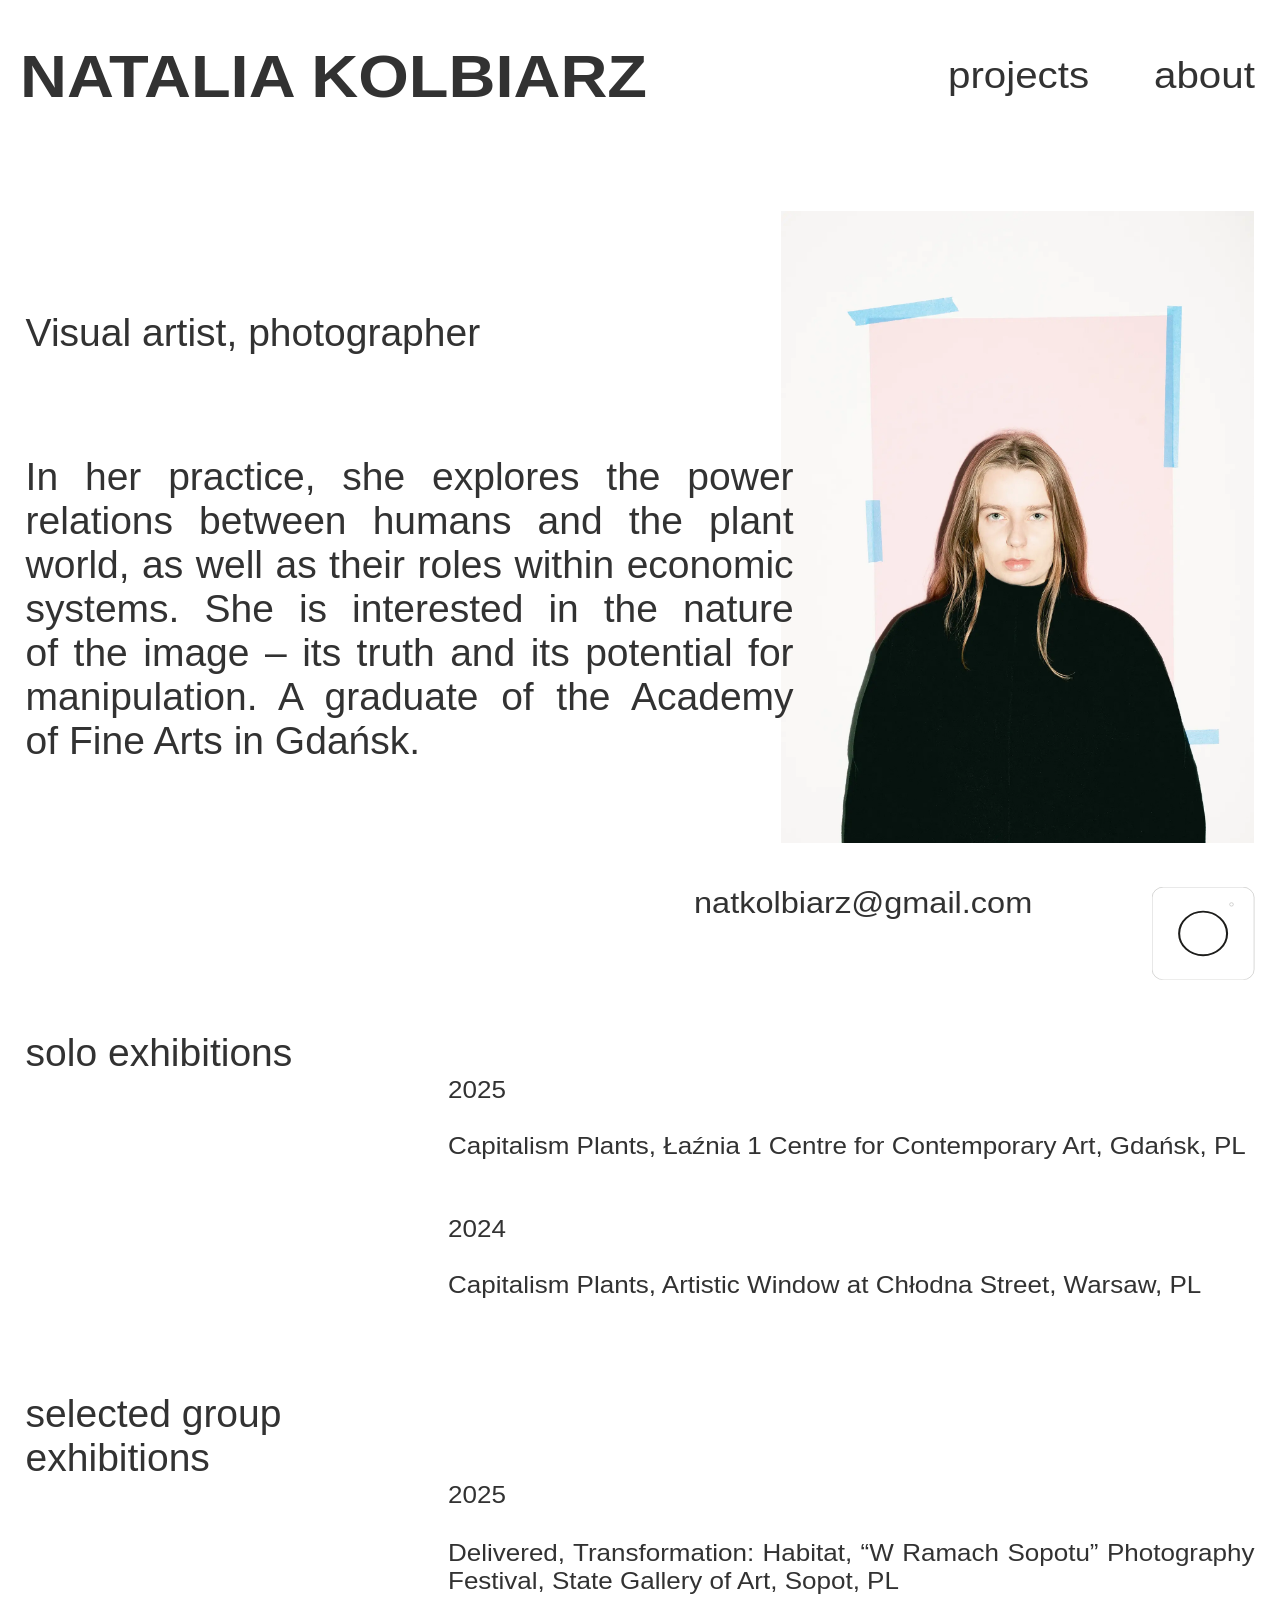
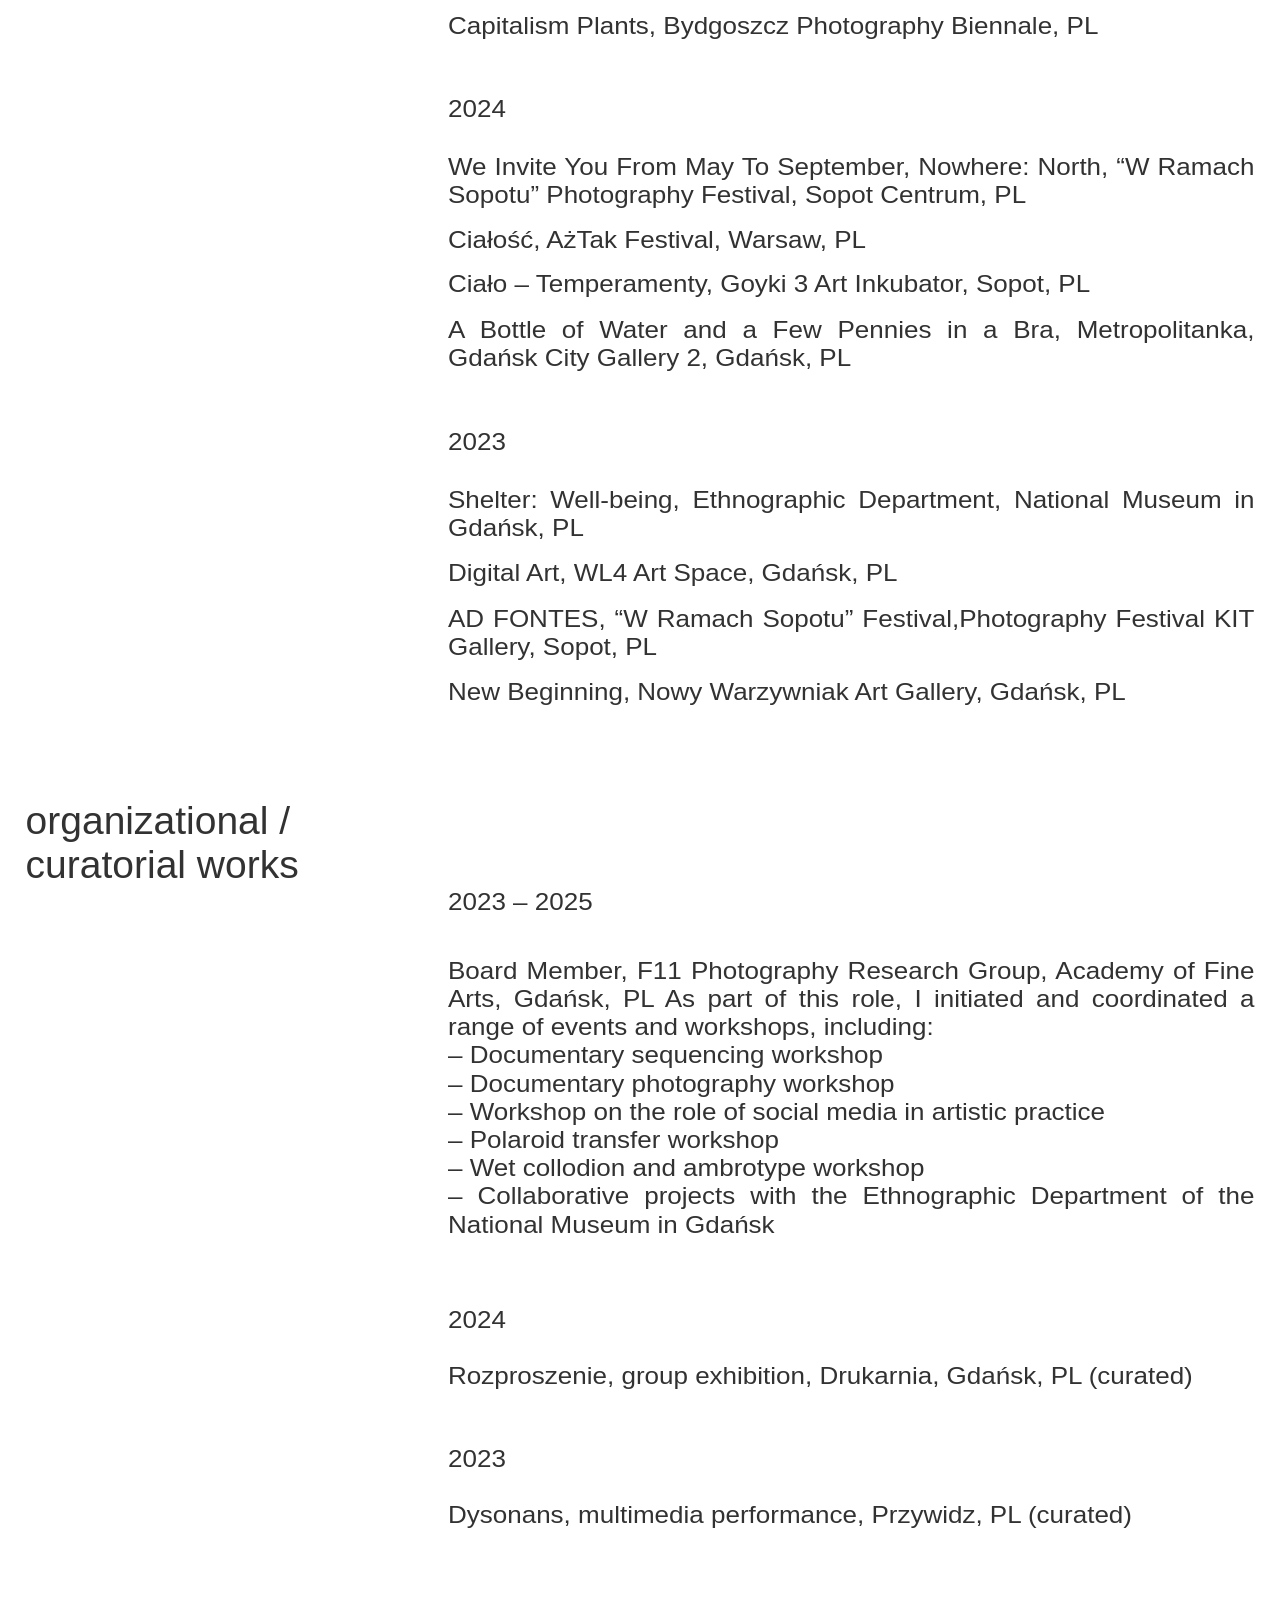
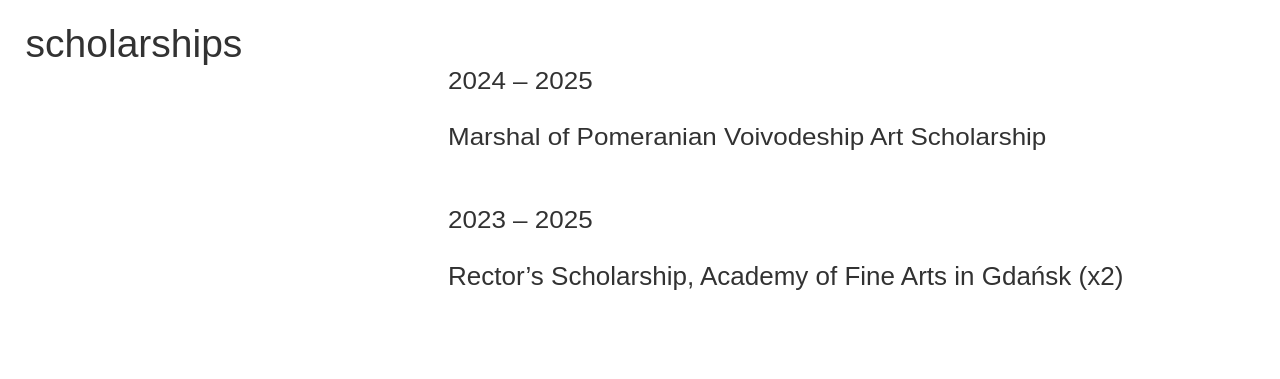
==== about/index.html @ 768d5ea0 "Deploying to main from @ BZazel/Portfolio@4f53cafce241e9584db3761b3d0c68567fcf0dce 🚀" ====
<!DOCTYPE html>
<html lang="en">

<head>
    <meta charset="UTF-8">
    <meta http-equiv="X-UA-Compatible" content="IE=edge">
    <meta name="viewport" content="width=device-width, initial-scale=1.0">
    <meta name="description" content="photographer | visual artist">
    <link rel="icon" type="image/x-icon" href="/assets/logo.jpg">
    <link rel="preload" href="/assets/bf8103417c630e980ef88fa94423579f.woff2">
    <link rel="stylesheet" href="/assets/index.9df8dbc8.css">
    <title>Natalia Kolbiarz - about</title>
    <script src="/assets/main.f8dc1b75.js" defer></script>
</head>

<body>
    <custom-heading></custom-heading>
    <div class="content">
        <div id="about">
            <div class="about-description">
                <p class="about-text">
                    Visual artist, photographer
                </p>
                <p class="about-text full-text">

                    In her practice, she explores the power relations between humans and the plant world, as&nbsp;well
                    as&nbsp;their roles within economic systems. She is&nbsp;interested in&nbsp;the nature of&nbsp;the
                    image – its truth and its potential for manipulation. A&nbsp;graduate of&nbsp;the Academy
                    of&nbsp;Fine Arts in&nbsp;Gdańsk.
                </p>
                <img class="about-photo" src="/assets/about/Natalia Kolbiarz_prof.7761100d.webp" alt="natalia_kolbiarz_about">
            </div>
            <span class="about-contact">

                <a class="about-email" href="mailto:natkolbiarz@gmail.com">natkolbiarz@gmail.com</a>
                <a class="instagram-svg" href="https://www.instagram.com/nataliakolbiarz/"
                    title="https://www.instagram.com/nataliakolbiarz/" target="_blank">
                    <svg width="8vw" height="8vw" xmlns="http://www.w3.org/2000/svg" viewBox="0 0 548.38 548.38">
                        <defs>
                            <style>
                                .cls-1,
                                .cls-2 {
                                    fill: none;
                                    stroke: #1d1d1b;
                                    stroke-miterlimit: 10;
                                }

                                .cls-2 {
                                    stroke-width: 11px;
                                }
                            </style>
                        </defs>
                        <rect class="cls-1" x=".5" y=".5" width="546.38" height="546.38" rx="62.36" ry="62.36" />
                        <circle class="cls-2" cx="273.69" cy="273.7" r="128.33" />
                        <circle class="cls-1" cx="425.74" cy="102.63" r="10.06" />
                    </svg>
                </a>
            </span>


            <section class="exhibitions-section">
                <p class="section-title">solo<br class="hide-lg"> exhibitions</p>
                <div class="exhibitions-details-section">
                    <div class="row">
                        <span class="exhibitions-date">2025</span>
                        <span class="exhibition-name-details">
                            Capitalism Plants, Łaźnia 1 Centre for Contemporary Art, Gdańsk, PL
                        </span>
                    </div>
                    <div class="row">
                        <span class="exhibitions-date">2024</span>
                        <span class="exhibition-name-details">
                            Capitalism Plants, Artistic Window at Chłodna Street, Warsaw, PL
                        </span>
                    </div>
                </div>
            </section>
            <section class="exhibitions-section">
                <p class="section-title">selected<br class="hide-lg"> group <br class="hide-sm"> exhibitions</p>
                <div class="exhibitions-details-section">
                    <div class="row">
                        <span class="exhibitions-date">2025</span>
                        <div class="exhibition-details-list">
                            <span class="exhibition-name-details">
                                Delivered, Transformation: Habitat, “W Ramach Sopotu” Photography Festival, State
                                Gallery of Art, Sopot, PL 
                            </span>
                            <span class="exhibition-name-details">
                                Capitalism Plants, Bydgoszcz Photography Biennale, PL
                            </span>
                        </div>
                    </div>
                    <div class="row">
                        <span class="exhibitions-date">2024</span>
                        <div class="exhibition-details-list">
                            <span class="exhibition-name-details">
                                We Invite You From May To September, Nowhere: North, “W Ramach Sopotu” Photography
                                Festival, Sopot Centrum, PL
                            </span>
                            <span class="exhibition-name-details">
                                Ciałość, AżTak Festival, Warsaw, PL
                            </span>
                            <span class="exhibition-name-details">
                                Ciało – Temperamenty, Goyki 3 Art Inkubator, Sopot, PL
                            </span>
                            <span class="exhibition-name-details">
                                A Bottle of Water and a Few Pennies in a Bra, Metropolitanka, Gdańsk City Gallery 2,
                                Gdańsk, PL
                            </span>
                        </div>
                    </div>
                    <div class="row">
                        <span class="exhibitions-date">2023</span>
                        <div class="exhibition-details-list">
                            <span class="exhibition-name-details">
                                Shelter: Well-being, Ethnographic Department, National Museum in Gdańsk, PL
                            </span>
                            <span class="exhibition-name-details">
                                Digital Art, WL4 Art Space, Gdańsk, PL
                            </span>
                            <span class="exhibition-name-details">
                                AD FONTES, “W Ramach Sopotu” Festival,Photography Festival KIT Gallery, Sopot, PL
                            </span>
                            <span class="exhibition-name-details">
                                New Beginning, Nowy Warzywniak Art Gallery, Gdańsk, PL
                            </span>
                        </div>
                    </div>
                </div>
            </section>
            <section class="exhibitions-section">
                <p class="section-title">organizational /<br> curatorial works</p>
                <div class="exhibitions-details-section">
                    <div class="row">
                        <span class="exhibitions-date">2023 – 2025</span>
                        <div class="exhibition-details-list">
                            <span class="exhibition-name-details">
                                Board Member, F11 Photography Research Group, Academy of Fine Arts, Gdańsk, PL
                                As part of this role, I initiated and coordinated a range of events and workshops,
                                including:<br>
                                – Documentary sequencing workshop<br>
                                – Documentary photography workshop<br>
                                – Workshop on the role of social media in artistic practice<br>
                                – Polaroid transfer workshop<br>
                                – Wet collodion and ambrotype workshop<br>
                                – Collaborative projects with the Ethnographic Department of the National Museum in
                                Gdańsk
                            </span>
                        </div>
                    </div>
                    <div class="row">
                        <span class="exhibitions-date">2024</span>
                        <div class="exhibition-details-list">
                            <span class="exhibition-name-details">
                                Rozproszenie, group exhibition, Drukarnia, Gdańsk, PL (curated)
                            </span>
                        </div>
                    </div>

                    <div class="row">
                        <span class="exhibitions-date">2023</span>
                        <div class="exhibition-details-list">
                            <span class="exhibition-name-details">
                                Dysonans, multimedia performance, Przywidz, PL (curated)
                            </span>
                        </div>
                    </div>
                </div>
            </section>
            <section class="exhibitions-section">
                <p class="section-title">scholarships</p>

                <div class="exhibitions-details-section">
                    <div class="row">
                        <span class="exhibitions-date">2024 – 2025</span>
                        <div class="exhibition-details-list">
                            <span class="exhibition-name-details">
                                Marshal of Pomeranian Voivodeship Art Scholarship
                            </span>
                        </div>
                    </div>
                    <div class="row">
                        <span class="exhibitions-date">2023 – 2025</span>
                        <div class="exhibitions-details-list">
                            <span class="exhibition-name-details">
                                Rector’s Scholarship, Academy of Fine Arts in Gdańsk (x2)
                            </span>
                        </div>
                    </div>
                </div>
            </section>

        </div>
    </div>
    <arrow-up></arrow-up>

    <script>
        const aboutPhoto = document.querySelector('.about-photo');
        const aboutText = document.querySelector('.about-description');

        // Function to update margin based on image height
        function updateAboutTextMargin() {
            if (aboutPhoto && aboutText) {
                // Wait for image to load
                if (aboutPhoto.complete) {
                    const imageHeight = aboutPhoto.offsetHeight;
                    const textHeight = aboutText.offsetHeight;
                    const finalMargin = Math.max(0, imageHeight - textHeight);
                    aboutText.style.marginBottom = `${finalMargin}px`;
                } else {
                    aboutPhoto.addEventListener('load', () => {
                        const imageHeight = aboutPhoto.offsetHeight;
                        const textHeight = aboutText.offsetHeight;
                        const finalMargin = Math.max(0, imageHeight - textHeight);
                        aboutText.style.marginBottom = `${finalMargin}px`;
                    });
                }
            }
        }

        // Update on load
        updateAboutTextMargin();

        // Update on window resize (optional, for responsive behavior)
        window.addEventListener('resize', updateAboutTextMargin);
    </script>
</body>

</html>
---- assets/index.9df8dbc8.css ----
@font-face{font-family:Aktiv Grotesk Ex Thin;src:url(fonts/bf8103417c630e980ef88fa94423579f.woff2) format("woff2")}@font-face{font-family:Helvetica-Bold;src:url(fonts/Helvetica-Bold.ttf) format("truetype")}@font-face{font-family:Helvetica-Thin;src:url(fonts/Helvetica-Thin.ttf) format("truetype")}*{box-sizing:border-box}html{color:#323232!important;font-family:Helvetica;font-weight:lighter;scroll-behavior:smooth}@media only screen and (max-width: 600px){html{font-size:10px}}@media only screen and (min-width: 601px){html{font-size:12px}}@media only screen and (min-width: 1200px){html{font-size:13px!important}}@media only screen and (min-width: 1900px){html{font-size:16px!important}}body{margin:0}ul{list-style:none}a{text-decoration:inherit;color:inherit;cursor:pointer}li,strong,span{transform:scaleY(.91)}strong{font-family:HelveticaNeue-Bold,Helvetica Neue Regular,Helvetica Neue,Helvetica,Arial,Lucida Grande,sans-serif;font-weight:900}li{cursor:pointer}.hidden{display:none!important}.active{text-decoration:underline}@media only screen and (max-width: 600px){.hide-sm{display:none!important}}@media only screen and (min-width: 601px){.hide-lg{display:none}}.content{padding-bottom:48px}.toolbar{padding:1rem 2vw;display:flex;align-items:center;max-width:100vw;justify-content:space-between;margin-bottom:4.5rem;font-weight:300}@media only screen and (max-width: 600px){.toolbar{padding:16px!important;margin-bottom:0!important}}.title{font-size:5rem;cursor:pointer;font-weight:700;margin-left:-6px;font-family:Helvetica}@media only screen and (max-width: 600px){.title{font-size:24px!important;margin-left:-3px!important}}.border-right{border-right:3px solid black;padding-right:24px}@media only screen and (max-width: 600px){.border-right{border-right:none!important;padding-right:0!important}}.home{display:flex;gap:24px;max-width:100vw;padding:1rem 2vw}@media only screen and (max-width: 600px){.home{flex-direction:column;gap:48px!important}}.home>picture{width:100%;display:block;position:relative}.home>picture>span{position:absolute;bottom:1rem;right:1rem;color:#323232;font-size:1rem;padding:.5rem 1rem;border-radius:4px;z-index:10}@media only screen and (max-width: 600px){.home>picture>span{font-size:.8rem;padding:.4rem .8rem;bottom:.5rem;right:.5rem}}.home>img,.home>picture>img{width:100%;height:auto;display:block;object-fit:cover}@media only screen and (max-width: 600px){.home>img,.home>picture>img{width:100%}}.desktop-nav{z-index:1}@media only screen and (max-width: 600px){.desktop-nav{display:none;z-index:1}}@media only screen and (min-width: 601px){.desktop-nav{display:none}}@media only screen and (min-width: 1200px){.desktop-nav{display:flex}}@media only screen and (min-width: 1900px){.desktop-nav{display:flex}}.desktop-nav>ul{margin:0;display:flex;gap:64px;font-size:3.1em}.mobile-nav{padding-bottom:3px}@media only screen and (max-width: 600px){.mobile-nav{display:block}}@media only screen and (min-width: 601px){.mobile-nav{display:block}}@media only screen and (min-width: 1200px){.mobile-nav{display:none}}@media only screen and (min-width: 1900px){.mobile-nav{display:none}}#navigation-mobile-container{position:fixed;inset:0;z-index:100;width:100vw;height:100vh;display:none;flex-direction:column;background-color:#ffffff67}#navigation-mobile-container.show{display:flex}.navigation-mobile-list{height:100%;width:0;margin:0 0 0 auto;padding:12px;display:flex;flex-direction:column;gap:0;background:#fff;font-size:14px;transition:width .2s}.navigation-mobile-list.show{width:60vw}.navigation-mobile-list_list{display:block;margin:0;min-width:50vw;padding:0}.list-main-element{font-size:16px}.mobile-subitem,.mobile-list-subitem{display:flex;align-items:center;gap:20px}.mobile-list-subitem{width:40vw}.mobile-list-subitem:first-of-type{border-bottom:1px solid black;margin-bottom:10px;padding-bottom:.8rem}.mobile-list-subitem.about{margin-top:16px}.mobile-subitem>.nav-item-no{font-size:1.5rem}.capitalism-plants-item{align-items:center}.dropdown-item{position:relative}.dropdown-item:hover>.dropdown-list{z-index:100;opacity:1;transform:translateY(0);pointer-events:all}.dropdown-list{display:flex;flex-direction:column;position:absolute;left:-54px;padding:18px 12px 0 0;pointer-events:none;background:#ffffff4d;opacity:0;text-align:start;transform:translateY(-10%);transition:opacity .3s,transform .3s}.dropdown-list>li:not(:last-child){border-bottom:1px solid black;margin-bottom:20px;padding-bottom:calc(30px - .8rem)}.dropdown-list>li>strong{display:block;width:400px}.dropdown-list-item{display:flex;align-items:center;gap:20px;width:400px;padding-bottom:32px}.dropdown-list-item>.nav-item-no{font-size:1.5rem}.dropdown-list-item:hover{opacity:.7}.dropdown-text{text-align:justify;font-size:2.4rem}.dropdown-text.proj-02{word-spacing:.6em}.about-nav:hover{opacity:.7}.capitalism-plants-no{padding-bottom:0!important}.project-container{width:100%;height:100%}.project-title{padding:16px;text-align:left;font-size:3.1em}@media only screen and (max-width: 600px){.project-title{display:none}}@media only screen and (min-width: 601px){.project-title{display:none}}.project-description{text-align:justify;font-size:2.4rem}@media only screen and (max-width: 600px){.project-description{font-size:1.5rem}}@media only screen and (min-width: 601px){.project-description{font-size:1.5rem}}.project-short-description{text-align:left;padding-right:100px;font-size:2.4rem}@media only screen and (max-width: 600px){.project-short-description{display:none}}@media only screen and (min-width: 601px){.project-short-description{display:none}}.project{display:flex;justify-content:space-around;padding-bottom:40vh}.description-questions-container{border-left:1px solid black;padding-left:4rem;margin-bottom:23vh}@media only screen and (max-width: 600px){.description-questions-container{border:none;padding-left:0;margin-bottom:65px}}.description-questions{font-size:2.3rem;display:block;margin-bottom:6rem}@media only screen and (max-width: 600px){.description-questions{font-size:10px;margin-bottom:16px}}.description-text{font-size:2.5rem;text-align:justify;display:block;margin-bottom:24px}@media only screen and (max-width: 600px){.description-text{font-size:14px;margin-bottom:0}}.photo{width:100%;height:auto}.photo-row,.photo-row-caption{display:flex;justify-content:space-around}@media only screen and (max-width: 600px){.photo-row-caption{flex-direction:column}}.photo-row-title{width:70%}@media only screen and (max-width: 600px){.photo-row-title{width:100%;padding-bottom:16px}}.photo-title{width:55%;padding-bottom:8px}@media only screen and (max-width: 600px){.photo-title{width:100%}}.row-small{padding-bottom:8px}.photos-grid{display:flex;align-items:center;flex-wrap:wrap;gap:57px;justify-content:space-between}.photos-grid>div{position:relative;width:12%}@media only screen and (max-width: 600px){.photos-grid>div{position:relative;width:40%}}.photos-grid>div:after{opacity:0;transition:opacity .2s;content:attr(data);position:absolute;inset:0;z-index:1;white-space:pre-wrap;max-width:100%;max-height:100%;padding:36px;text-align:center;background:#ffffff4d;display:flex;align-items:center;justify-content:center}.photos-grid>div:hover:after,.photos-grid>div:active:after{opacity:1}.grid-img{width:100%;position:relative}.other-photos{margin-top:23vh;display:flex;gap:56px}@media only screen and (max-width: 600px){.other-photos{margin-top:80px;flex-direction:column}}.other-photos>*{width:calc(50% - 28px)}@media only screen and (max-width: 600px){.other-photos>img{width:100%}}.other-photos-left{display:flex;flex-direction:column;justify-content:space-between}@media only screen and (max-width: 600px){.other-photos-left{display:flex;flex-direction:column;width:100%}}.other-photos-description{display:flex;align-items:flex-start;flex-wrap:wrap;justify-content:space-between}@media only screen and (max-width: 600px){.other-photos-description.left{display:none}}.other-photos-description.end{display:none}@media only screen and (max-width: 600px){.other-photos-description.end{display:flex;width:100%}}@media only screen and (max-width: 600px){.other-photos-description.end>.exhibition-link{font-size:1.2rem}}.other-photos-description-title{font-size:1.5rem;padding-top:.5em}.exhibition-details{font-size:2rem;max-width:64%;letter-spacing:-.018em;line-height:1.7em}@media only screen and (max-width: 600px){.exhibition-details{max-width:100%}}.exhibition-date{letter-spacing:.47em;margin-left:-.1rem}@media only screen and (max-width: 600px){.exhibition-date{margin-bottom:16px}}.exhibition-link{width:100%;text-decoration:none;font-size:1.6rem;margin-top:36px}.w-100{width:100%}.w-80{width:80%}@media only screen and (max-width: 600px){.w-80{width:100%}}.w-55{width:55%}@media only screen and (max-width: 600px){.w-55{width:100%}}.w-48{width:48%}@media only screen and (max-width: 600px){.w-48{width:100%}}.w-32{width:32%}@media only screen and (max-width: 600px){.w-32{width:100%}}.solidago{padding-top:250px;padding-bottom:20vh}.solidago_title{width:100%;padding-top:24px}.solidago_photo-title{padding:40px 12px 0;font-size:1.5rem}.solidago_photo-title.second{padding-top:80px}.solidago_photo-title.third{padding:80px 12px 0}.solidago_photo-row{padding-bottom:64px}.solidago_photo-row.left{justify-content:space-between}.solidago_description{padding-left:16px}.solidago_short-description{text-align:left;padding-right:100px;font-size:2.4rem}@media only screen and (max-width: 600px){.solidago_short-description{display:none}}@media only screen and (min-width: 601px){.solidago_short-description{display:none}}.solidago_photo{width:48%}.solidago_photo-80{width:80%}.solidago_photo-small{width:32%}.solidago_photo.left{width:55%}.abottleofwater{padding-top:180px;padding-bottom:20vh}.abottleofwater_title{width:100%;padding-top:24px}.abottleofwater_photo-title{padding:40px 12px 0;font-size:1.5rem}@media only screen and (max-width: 600px){.abottleofwater_photo-title{padding:40px 12px 0}}.abottleofwater_photo-title.second{padding-top:80px}@media only screen and (max-width: 600px){.abottleofwater_photo-title.second{padding-top:40px}}.abottleofwater_photo-title.third{padding:80px 12px 0}@media only screen and (max-width: 600px){.abottleofwater_photo-title.third{padding:40px 12px 0}}.abottleofwater_photo-row{padding-bottom:64px}@media only screen and (max-width: 600px){.abottleofwater_photo-row{padding-bottom:16px}}.abottleofwater_photo-row.left{justify-content:space-between}@media only screen and (max-width: 600px){.abottleofwater_photo-row.left{justify-content:center}}.abottleofwater_description{padding-left:16px}@media only screen and (max-width: 600px){.abottleofwater_description{padding-left:0;padding-right:0}}@media only screen and (min-width: 601px){.abottleofwater_description{padding-left:0;padding-right:0}}.weinviteyou{padding-top:180px;padding-bottom:20vh}.weinviteyou_photo-title{padding:40px 12px 0;font-size:1.5rem}.weinviteyou_photo-title.second{padding-top:80px}.weinviteyou_photo-title.third{padding:80px 12px 0}.weinviteyou_photo-row{padding-bottom:64px}@media only screen and (max-width: 600px){.weinviteyou_photo-row{padding-bottom:16px}}.weinviteyou_photo-row.left{justify-content:space-between}.weinviteyou_description{padding-left:16px}.weinviteyou_title{width:100%;padding-top:24px}.capitalism-plants-title{font-size:6rem}@media only screen and (max-width: 600px){.capitalism-plants-title{font-size:2.5rem}}.capitalism-plants-title-date{font-size:3.4rem}@media only screen and (max-width: 600px){.capitalism-plants-title-date{font-size:2rem}}.projects-title.capitalism-plants{display:flex;min-width:100%;justify-content:space-between;align-items:center}@media only screen and (max-width: 600px){.projects-title.capitalism-plants{flex-direction:column;align-items:flex-start}}.capitalism-plants-description{max-width:80%;margin-left:auto}@media only screen and (max-width: 600px){.capitalism-plants-description{max-width:100%;margin-left:unset}}@media only screen and (max-width: 600px){.capitalism-plants-description>.description-text{padding-right:unset}}.capitalism-plants-photos{display:flex;flex-direction:column;padding:0 260px}@media only screen and (max-width: 600px){.capitalism-plants-photos{padding:2vw}}.capitalism-plants-photos>.photos-row{display:flex;min-width:100%;margin:50px auto;flex-wrap:nowrap;justify-content:center;gap:86px}@media only screen and (max-width: 600px){.capitalism-plants-photos>.photos-row{min-width:50%;margin:12px auto;gap:21px}}.photos-row>img{max-width:50%}@media only screen and (max-width: 600px){.photos-row>img{max-width:45%}}.photos-row>img.full-width{max-width:100%}.capitalism-plants-exhibition-details{display:flex;flex-direction:column;align-items:flex-end;padding:0 210px}@media only screen and (max-width: 600px){.capitalism-plants-exhibition-details{padding:0}}.capitalism-plants-exhibition-details-details{margin-top:-31px;white-space:pre-line;text-align:end;font-size:2.5rem;line-height:3.5rem}@media only screen and (max-width: 600px){.capitalism-plants-exhibition-details-details{font-size:2rem}}.capitalism-plants-details-title{font-size:1.5rem}#project-1,#project-2{display:flex;flex-direction:column;margin:0 2vw}@media only screen and (max-width: 600px){#project-1,#project-2{margin:16px!important}}.project-1,.project-2{display:flex;flex-direction:column}.projects-title{width:fit-content;margin-bottom:6rem;font-size:4rem;max-width:40vw;font-family:Helvetica;font-weight:lighter}@media only screen and (max-width: 600px){.projects-title{font-family:Helvetica;font-weight:lighter!important;font-size:16px!important;margin-bottom:16px!important;display:flex;min-width:100%}}.projects-title.desktop{white-space:nowrap}.projects-title>p{margin:0}.project-date{margin-bottom:4.6rem;font-size:3.4rem}@media only screen and (max-width: 600px){.project-date{font-size:20px!important;margin-bottom:16px!important}}.project-description{font-size:3.4rem;text-align:justify;margin-bottom:10rem}@media only screen and (max-width: 600px){.project-description{font-size:14px!important;margin-bottom:44px!important}}.project-photos{display:flex;flex-direction:column;align-items:center;gap:20.2vw}@media only screen and (max-width: 600px){.project-photos{flex-direction:column;align-items:center;gap:8vh!important}}@media only screen and (max-width: 600px){.project-photos>img{width:60%!important}}.photos-left,.photos-right{margin-top:24px;display:flex;flex-direction:column;gap:10vh}@media only screen and (max-width: 600px){.photos-left,.photos-right{gap:8vh!important;align-items:center}}.photos-left>img,.photos-right>img{max-width:100%}@media only screen and (max-width: 600px){.photos-left>img,.photos-right>img{width:55%!important}}.photos-right{padding-top:300px}@media only screen and (max-width: 600px){.photos-right{padding-top:0!important;margin:0!important}}@media only screen and (max-width: 600px){.right,.left{width:100%!important;align-items:center}}.project-2{margin-top:10rem}.deliver-bottom-section{display:flex;justify-content:space-between;gap:2vw;margin-left:130px}@media only screen and (max-width: 600px){.deliver-bottom-section{flex-direction:column-reverse;margin-left:0;gap:0}}.deliver-bottom-section>.photos-row{max-width:50%}@media only screen and (max-width: 600px){.deliver-bottom-section>.photos-row{max-width:100%}}.deliver-bottom-section .deliver-photos{margin:12px 0;display:flex;flex-direction:column;gap:3vw}.photo-icon{margin-top:45px;margin-left:auto}.deliver-title{font-size:6rem}@media only screen and (max-width: 600px){.deliver-title{font-size:2.5rem}}.deliver-title-date{font-size:3.4rem}@media only screen and (max-width: 600px){.deliver-title-date{font-size:2rem}}.projects-title.deliver{display:flex;min-width:100%;justify-content:space-between;align-items:center}@media only screen and (max-width: 600px){.projects-title.deliver{flex-direction:column;align-items:flex-start}}.deliver-description{max-width:80%;margin-left:auto}@media only screen and (max-width: 600px){.deliver-description{max-width:100%;margin-left:unset}}.deliver-description>.description-text{padding-right:72px}.deliver-photos{display:flex;flex-direction:column}@media only screen and (max-width: 600px){.deliver-photos{padding:2vw}}.deliver-photos>.photos-row{display:flex;min-width:100%;margin:50px auto;flex-wrap:nowrap;justify-content:center;gap:86px}@media only screen and (max-width: 600px){.deliver-photos>.photos-row{gap:0;margin:0 auto}}@media only screen and (max-width: 600px){.project-4 .photos-row{margin:12px auto;display:flex;align-items:center;flex-direction:column;gap:24px}}.project-4 .photos-row>img{max-width:33vw}@media only screen and (max-width: 600px){.project-4 .photos-row>img{max-width:45%}}.project-4 .photos-row>img.full-width{max-width:100%}.deliver-exhibition-details{display:flex;flex-direction:column;align-items:flex-end}.deliver-exhibition-details>span{text-align:end}@media only screen and (max-width: 600px){.deliver-exhibition-details{padding:0}}.deliver-exhibition-details-details{margin-top:-31px;white-space:pre-line;text-align:end;font-size:2.5rem;line-height:3.5rem}@media only screen and (max-width: 600px){.deliver-exhibition-details-details{font-size:2rem}}.deliver-details-title{font-size:1.5rem}#about{display:flex;flex-direction:column;margin:0 2vw}@media only screen and (max-width: 600px){#about{margin:0 16px!important}}.about-title{font-size:5rem;margin-bottom:4.8rem;width:fit-content}@media only screen and (max-width: 600px){.about-title{font-size:32px!important;margin-bottom:26px!important}}.about-subtitle{font-size:3.4rem;margin-bottom:4.8rem}@media only screen and (max-width: 600px){.about-subtitle{font-size:14px!important;margin-bottom:22px!important}}.about-description{font-size:3rem;text-align:justify;position:relative;z-index:-1}@media only screen and (max-width: 600px){.about-description{font-size:18px!important;position:relative}}.about-description>img{position:absolute;right:0;top:0;max-width:37vw;z-index:-1}@media only screen and (max-width: 600px){.about-description>img{top:50px!important}}.about-text{max-width:60vw;margin-top:100px}@media only screen and (max-width: 600px){.about-text{max-width:60vw!important;margin-top:3rem!important}}@media only screen and (max-width: 600px){.about-photo{position:absolute;right:0;top:6vh;max-width:40vw!important}}.about-contact{margin-left:auto;font-size:2.5rem;margin-top:40px;text-align:end;display:flex;align-content:flex-end;gap:120px}@media only screen and (max-width: 600px){.about-contact{font-size:1rem!important;gap:12px;align-items:flex-start}}.about-email:not(:hover){text-decoration:inherit;color:inherit;cursor:auto}.instagram-svg{margin-left:auto}@media only screen and (max-width: 600px){.instagram-svg{margin-top:0!important}}.exhibitions-section{display:flex;flex-direction:column}.section-title{font-size:3rem;margin-bottom:0}@media only screen and (max-width: 600px){.section-title{font-size:1.4rem;margin-bottom:4rem}}.exhibition-details-section{display:flex;flex-direction:column}.row{display:flex;justify-content:space-between;flex-direction:column;margin-bottom:3rem}@media only screen and (max-width: 600px){.row{flex-direction:row}}.exhibitions-date{font-size:2rem;margin-bottom:25px}@media only screen and (max-width: 600px){.exhibitions-date{font-size:1.4rem;margin-bottom:0}}.exhibitions-details-section{margin-left:33vw}@media only screen and (max-width: 600px){.exhibitions-details-section{margin-left:0}}.exhibition-name-details{font-size:2rem;max-width:fit-content;margin-bottom:1rem;text-align:justify}@media only screen and (max-width: 600px){.exhibition-name-details{font-size:1.4rem!important;max-width:66vw!important;min-width:66vw!important}}.exhibition-details-list{display:flex;flex-direction:column;justify-content:flex-start}#arrow-up{cursor:pointer;max-height:fit-content;transition:opacity .3s,transform .3s;position:fixed;bottom:48px;right:4vw;opacity:0;transform:translateY(100%);z-index:1000}#arrow-up.active{opacity:1;transform:translateY(0)}
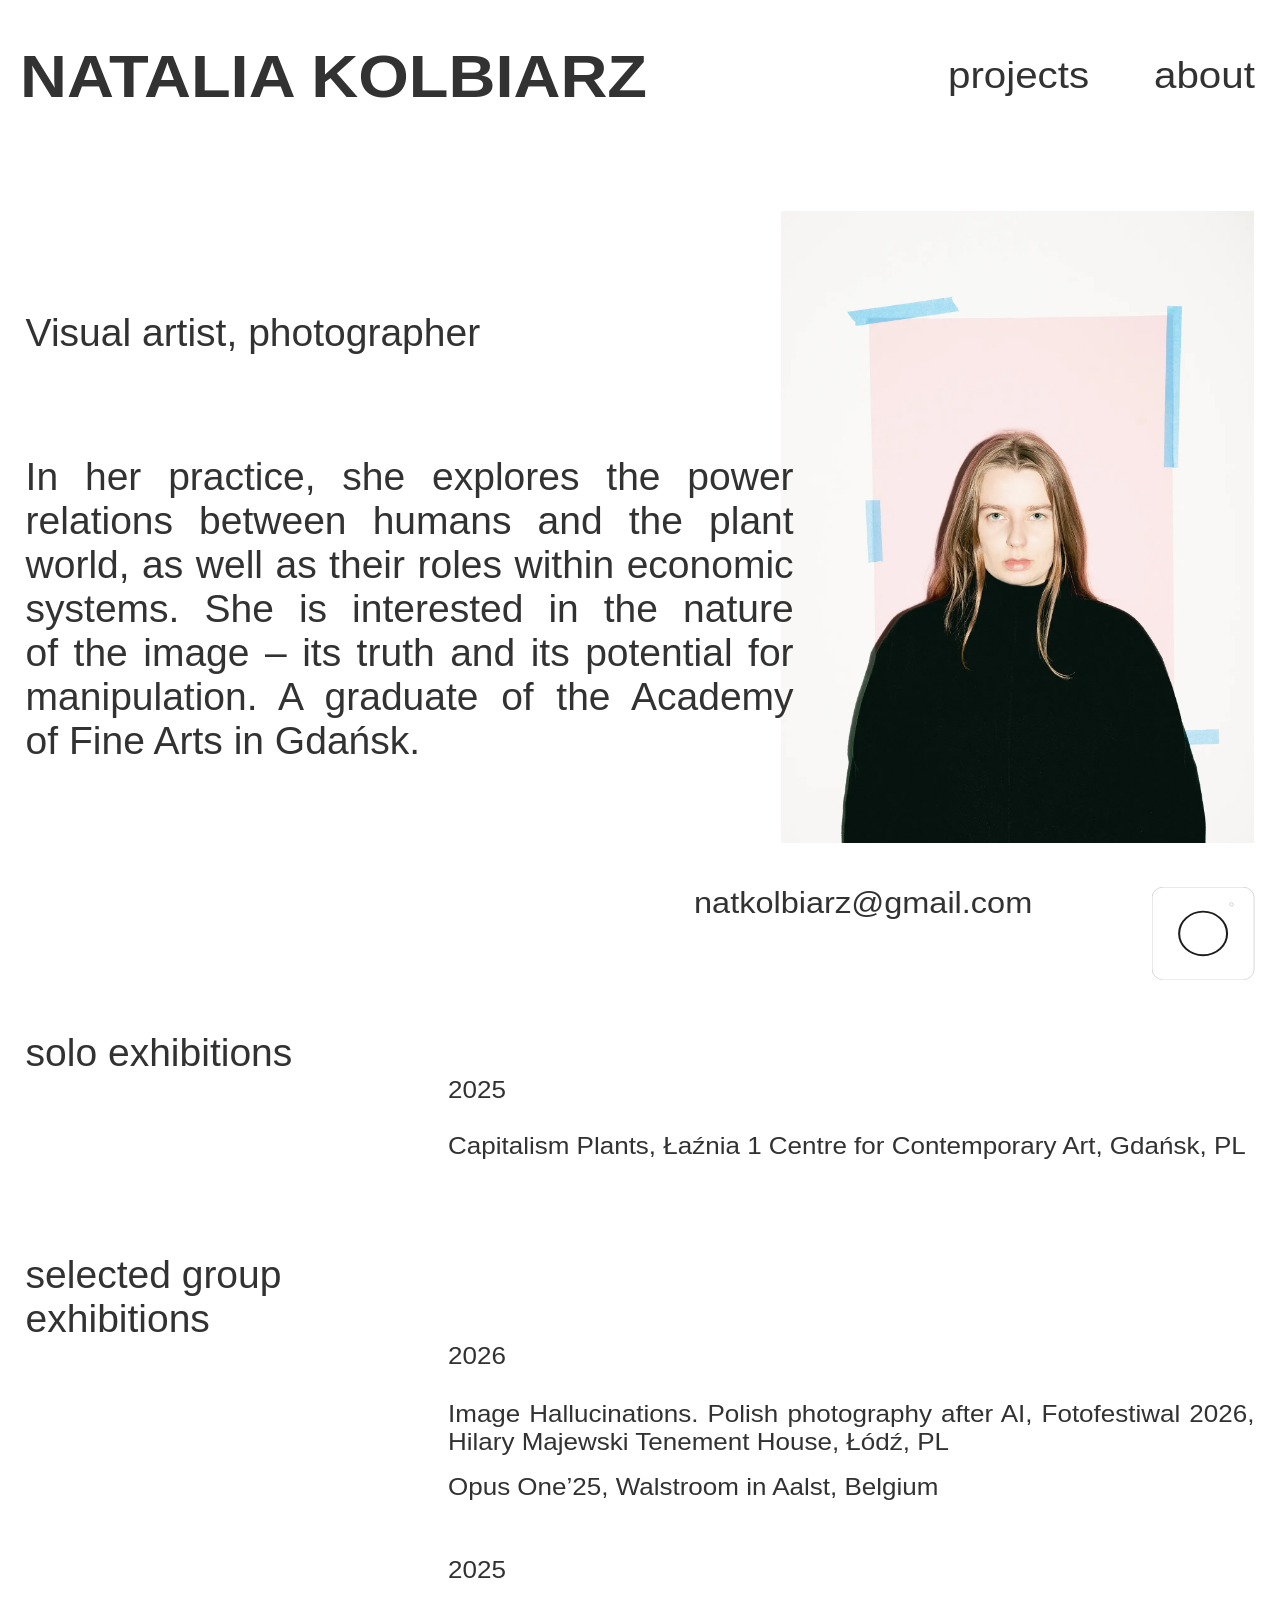
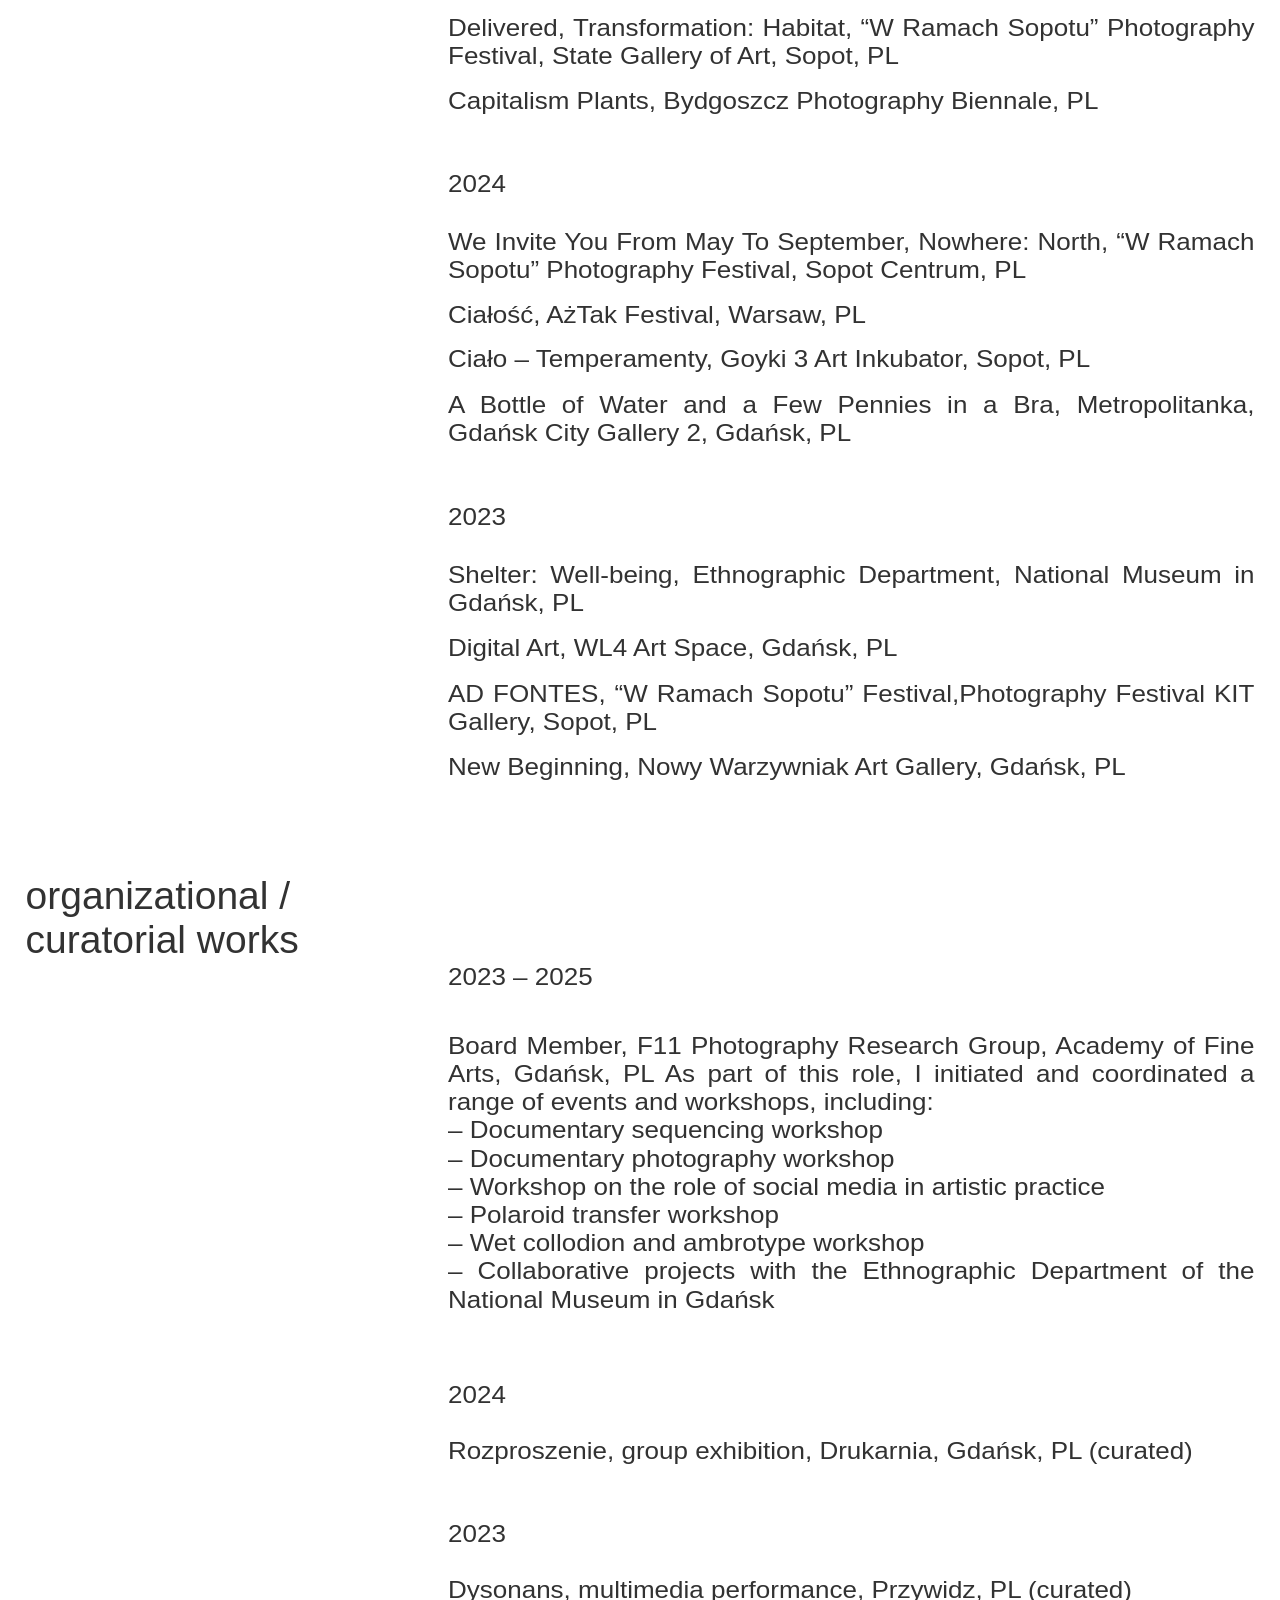
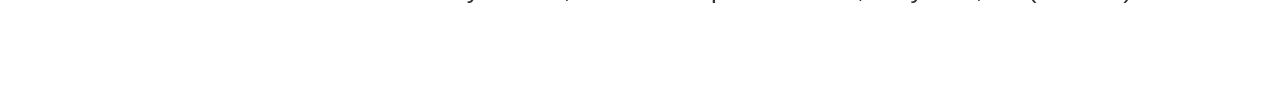
==== commit 47713b2d: "Deploying to main from @ BZazel/Portfolio@e53f2348f8d4b874c443ab55f79f010111f9a7b8 🚀" ====
--- a/about/index.html
+++ b/about/index.html
@@ -1,229 +1,212 @@
-<!DOCTYPE html>
-<html lang="en">
-
-<head>
-    <meta charset="UTF-8">
-    <meta http-equiv="X-UA-Compatible" content="IE=edge">
-    <meta name="viewport" content="width=device-width, initial-scale=1.0">
-    <meta name="description" content="photographer | visual artist">
-    <link rel="icon" type="image/x-icon" href="/assets/logo.jpg">
-    <link rel="preload" href="/assets/bf8103417c630e980ef88fa94423579f.woff2">
-    <link rel="stylesheet" href="/assets/index.9df8dbc8.css">
-    <title>Natalia Kolbiarz - about</title>
-    <script src="/assets/main.f8dc1b75.js" defer></script>
-</head>
-
-<body>
-    <custom-heading></custom-heading>
-    <div class="content">
-        <div id="about">
-            <div class="about-description">
-                <p class="about-text">
-                    Visual artist, photographer
-                </p>
-                <p class="about-text full-text">
-
-                    In her practice, she explores the power relations between humans and the plant world, as&nbsp;well
-                    as&nbsp;their roles within economic systems. She is&nbsp;interested in&nbsp;the nature of&nbsp;the
-                    image – its truth and its potential for manipulation. A&nbsp;graduate of&nbsp;the Academy
-                    of&nbsp;Fine Arts in&nbsp;Gdańsk.
-                </p>
-                <img class="about-photo" src="/assets/about/Natalia Kolbiarz_prof.7761100d.webp" alt="natalia_kolbiarz_about">
-            </div>
-            <span class="about-contact">
-
-                <a class="about-email" href="mailto:natkolbiarz@gmail.com">natkolbiarz@gmail.com</a>
-                <a class="instagram-svg" href="https://www.instagram.com/nataliakolbiarz/"
-                    title="https://www.instagram.com/nataliakolbiarz/" target="_blank">
-                    <svg width="8vw" height="8vw" xmlns="http://www.w3.org/2000/svg" viewBox="0 0 548.38 548.38">
-                        <defs>
-                            <style>
-                                .cls-1,
-                                .cls-2 {
-                                    fill: none;
-                                    stroke: #1d1d1b;
-                                    stroke-miterlimit: 10;
-                                }
-
-                                .cls-2 {
-                                    stroke-width: 11px;
-                                }
-                            </style>
-                        </defs>
-                        <rect class="cls-1" x=".5" y=".5" width="546.38" height="546.38" rx="62.36" ry="62.36" />
-                        <circle class="cls-2" cx="273.69" cy="273.7" r="128.33" />
-                        <circle class="cls-1" cx="425.74" cy="102.63" r="10.06" />
-                    </svg>
-                </a>
-            </span>
-
-
-            <section class="exhibitions-section">
-                <p class="section-title">solo<br class="hide-lg"> exhibitions</p>
-                <div class="exhibitions-details-section">
-                    <div class="row">
-                        <span class="exhibitions-date">2025</span>
-                        <span class="exhibition-name-details">
-                            Capitalism Plants, Łaźnia 1 Centre for Contemporary Art, Gdańsk, PL
-                        </span>
-                    </div>
-                    <div class="row">
-                        <span class="exhibitions-date">2024</span>
-                        <span class="exhibition-name-details">
-                            Capitalism Plants, Artistic Window at Chłodna Street, Warsaw, PL
-                        </span>
-                    </div>
-                </div>
-            </section>
-            <section class="exhibitions-section">
-                <p class="section-title">selected<br class="hide-lg"> group <br class="hide-sm"> exhibitions</p>
-                <div class="exhibitions-details-section">
-                    <div class="row">
-                        <span class="exhibitions-date">2025</span>
-                        <div class="exhibition-details-list">
-                            <span class="exhibition-name-details">
-                                Delivered, Transformation: Habitat, “W Ramach Sopotu” Photography Festival, State
-                                Gallery of Art, Sopot, PL 
-                            </span>
-                            <span class="exhibition-name-details">
-                                Capitalism Plants, Bydgoszcz Photography Biennale, PL
-                            </span>
-                        </div>
-                    </div>
-                    <div class="row">
-                        <span class="exhibitions-date">2024</span>
-                        <div class="exhibition-details-list">
-                            <span class="exhibition-name-details">
-                                We Invite You From May To September, Nowhere: North, “W Ramach Sopotu” Photography
-                                Festival, Sopot Centrum, PL
-                            </span>
-                            <span class="exhibition-name-details">
-                                Ciałość, AżTak Festival, Warsaw, PL
-                            </span>
-                            <span class="exhibition-name-details">
-                                Ciało – Temperamenty, Goyki 3 Art Inkubator, Sopot, PL
-                            </span>
-                            <span class="exhibition-name-details">
-                                A Bottle of Water and a Few Pennies in a Bra, Metropolitanka, Gdańsk City Gallery 2,
-                                Gdańsk, PL
-                            </span>
-                        </div>
-                    </div>
-                    <div class="row">
-                        <span class="exhibitions-date">2023</span>
-                        <div class="exhibition-details-list">
-                            <span class="exhibition-name-details">
-                                Shelter: Well-being, Ethnographic Department, National Museum in Gdańsk, PL
-                            </span>
-                            <span class="exhibition-name-details">
-                                Digital Art, WL4 Art Space, Gdańsk, PL
-                            </span>
-                            <span class="exhibition-name-details">
-                                AD FONTES, “W Ramach Sopotu” Festival,Photography Festival KIT Gallery, Sopot, PL
-                            </span>
-                            <span class="exhibition-name-details">
-                                New Beginning, Nowy Warzywniak Art Gallery, Gdańsk, PL
-                            </span>
-                        </div>
-                    </div>
-                </div>
-            </section>
-            <section class="exhibitions-section">
-                <p class="section-title">organizational /<br> curatorial works</p>
-                <div class="exhibitions-details-section">
-                    <div class="row">
-                        <span class="exhibitions-date">2023 – 2025</span>
-                        <div class="exhibition-details-list">
-                            <span class="exhibition-name-details">
-                                Board Member, F11 Photography Research Group, Academy of Fine Arts, Gdańsk, PL
-                                As part of this role, I initiated and coordinated a range of events and workshops,
-                                including:<br>
-                                – Documentary sequencing workshop<br>
-                                – Documentary photography workshop<br>
-                                – Workshop on the role of social media in artistic practice<br>
-                                – Polaroid transfer workshop<br>
-                                – Wet collodion and ambrotype workshop<br>
-                                – Collaborative projects with the Ethnographic Department of the National Museum in
-                                Gdańsk
-                            </span>
-                        </div>
-                    </div>
-                    <div class="row">
-                        <span class="exhibitions-date">2024</span>
-                        <div class="exhibition-details-list">
-                            <span class="exhibition-name-details">
-                                Rozproszenie, group exhibition, Drukarnia, Gdańsk, PL (curated)
-                            </span>
-                        </div>
-                    </div>
-
-                    <div class="row">
-                        <span class="exhibitions-date">2023</span>
-                        <div class="exhibition-details-list">
-                            <span class="exhibition-name-details">
-                                Dysonans, multimedia performance, Przywidz, PL (curated)
-                            </span>
-                        </div>
-                    </div>
-                </div>
-            </section>
-            <section class="exhibitions-section">
-                <p class="section-title">scholarships</p>
-
-                <div class="exhibitions-details-section">
-                    <div class="row">
-                        <span class="exhibitions-date">2024 – 2025</span>
-                        <div class="exhibition-details-list">
-                            <span class="exhibition-name-details">
-                                Marshal of Pomeranian Voivodeship Art Scholarship
-                            </span>
-                        </div>
-                    </div>
-                    <div class="row">
-                        <span class="exhibitions-date">2023 – 2025</span>
-                        <div class="exhibitions-details-list">
-                            <span class="exhibition-name-details">
-                                Rector’s Scholarship, Academy of Fine Arts in Gdańsk (x2)
-                            </span>
-                        </div>
-                    </div>
-                </div>
-            </section>
-
-        </div>
-    </div>
-    <arrow-up></arrow-up>
-
-    <script>
-        const aboutPhoto = document.querySelector('.about-photo');
-        const aboutText = document.querySelector('.about-description');
-
-        // Function to update margin based on image height
-        function updateAboutTextMargin() {
-            if (aboutPhoto && aboutText) {
-                // Wait for image to load
-                if (aboutPhoto.complete) {
-                    const imageHeight = aboutPhoto.offsetHeight;
-                    const textHeight = aboutText.offsetHeight;
-                    const finalMargin = Math.max(0, imageHeight - textHeight);
-                    aboutText.style.marginBottom = `${finalMargin}px`;
-                } else {
-                    aboutPhoto.addEventListener('load', () => {
-                        const imageHeight = aboutPhoto.offsetHeight;
-                        const textHeight = aboutText.offsetHeight;
-                        const finalMargin = Math.max(0, imageHeight - textHeight);
-                        aboutText.style.marginBottom = `${finalMargin}px`;
-                    });
-                }
-            }
-        }
-
-        // Update on load
-        updateAboutTextMargin();
-
-        // Update on window resize (optional, for responsive behavior)
-        window.addEventListener('resize', updateAboutTextMargin);
-    </script>
-</body>
-
-</html>+<!DOCTYPE html>
+<html lang="en">
+
+<head>
+    <meta charset="UTF-8">
+    <meta http-equiv="X-UA-Compatible" content="IE=edge">
+    <meta name="viewport" content="width=device-width, initial-scale=1.0">
+    <meta name="description" content="photographer | visual artist">
+    <link rel="icon" type="image/x-icon" href="/assets/logo.jpg">
+    <link rel="preload" href="/assets/bf8103417c630e980ef88fa94423579f.woff2">
+    <link rel="stylesheet" href="/assets/index.d70521a2.css">
+    <title>Natalia Kolbiarz - about</title>
+    <script src="/assets/main.51610cf7.js" defer></script>
+</head>
+
+<body>
+    <custom-heading></custom-heading>
+    <div class="content">
+        <div id="about">
+            <div class="about-description">
+                <p class="about-text">
+                    Visual artist, photographer
+                </p>
+                <p class="about-text full-text">
+
+                    In her practice, she explores the power relations between humans and the plant world, as&nbsp;well
+                    as&nbsp;their roles within economic systems. She is&nbsp;interested in&nbsp;the nature of&nbsp;the
+                    image – its truth and its potential for manipulation. A&nbsp;graduate of&nbsp;the Academy
+                    of&nbsp;Fine Arts in&nbsp;Gdańsk.
+                </p>
+                <img class="about-photo" src="/assets/about/Natalia Kolbiarz_prof.7761100d.webp" alt="natalia_kolbiarz_about">
+            </div>
+            <span class="about-contact">
+
+                <a class="about-email" href="mailto:natkolbiarz@gmail.com">natkolbiarz@gmail.com</a>
+                <a class="instagram-svg" href="https://www.instagram.com/nataliakolbiarz/"
+                    title="https://www.instagram.com/nataliakolbiarz/" target="_blank">
+                    <svg width="8vw" height="8vw" xmlns="http://www.w3.org/2000/svg" viewBox="0 0 548.38 548.38">
+                        <defs>
+                            <style>
+                                .cls-1,
+                                .cls-2 {
+                                    fill: none;
+                                    stroke: #1d1d1b;
+                                    stroke-miterlimit: 10;
+                                }
+
+                                .cls-2 {
+                                    stroke-width: 11px;
+                                }
+                            </style>
+                        </defs>
+                        <rect class="cls-1" x=".5" y=".5" width="546.38" height="546.38" rx="62.36" ry="62.36" />
+                        <circle class="cls-2" cx="273.69" cy="273.7" r="128.33" />
+                        <circle class="cls-1" cx="425.74" cy="102.63" r="10.06" />
+                    </svg>
+                </a>
+            </span>
+
+
+            <section class="exhibitions-section">
+                <p class="section-title">solo<br class="hide-lg"> exhibitions</p>
+                <div class="exhibitions-details-section">
+                    <div class="row">
+                        <span class="exhibitions-date">2025</span>
+                        <span class="exhibition-name-details">
+                            Capitalism Plants, Łaźnia 1 Centre for Contemporary Art, Gdańsk, PL
+                        </span>
+                    </div>
+                </div>
+            </section>
+            <section class="exhibitions-section">
+                <p class="section-title">selected<br class="hide-lg"> group <br class="hide-sm"> exhibitions</p>
+                <div class="exhibitions-details-section">
+                    <div class="row">
+                        <span class="exhibitions-date">2026</span>
+                        <div class="exhibition-details-list">
+                            <span class="exhibition-name-details">
+Image Hallucinations. Polish photography after AI, Fotofestiwal 2026, Hilary Majewski Tenement House, Łódź, PL 
+
+                            </span>
+                            <span class="exhibition-name-details">
+Opus One’25, Walstroom in Aalst, Belgium
+                            </span>
+                        </div>
+                    </div>
+                    <div class="row">
+                        <span class="exhibitions-date">2025</span>
+                        <div class="exhibition-details-list">
+                            <span class="exhibition-name-details">
+                                Delivered, Transformation: Habitat, “W Ramach Sopotu” Photography Festival, State
+                                Gallery of Art, Sopot, PL 
+                            </span>
+                            <span class="exhibition-name-details">
+                                Capitalism Plants, Bydgoszcz Photography Biennale, PL
+                            </span>
+                        </div>
+                    </div>
+                    <div class="row">
+                        <span class="exhibitions-date">2024</span>
+                        <div class="exhibition-details-list">
+                            <span class="exhibition-name-details">
+                                We Invite You From May To September, Nowhere: North, “W Ramach Sopotu” Photography
+                                Festival, Sopot Centrum, PL
+                            </span>
+                            <span class="exhibition-name-details">
+                                Ciałość, AżTak Festival, Warsaw, PL
+                            </span>
+                            <span class="exhibition-name-details">
+                                Ciało – Temperamenty, Goyki 3 Art Inkubator, Sopot, PL
+                            </span>
+                            <span class="exhibition-name-details">
+                                A Bottle of Water and a Few Pennies in a Bra, Metropolitanka, Gdańsk City Gallery 2,
+                                Gdańsk, PL
+                            </span>
+                        </div>
+                    </div>
+                    <div class="row">
+                        <span class="exhibitions-date">2023</span>
+                        <div class="exhibition-details-list">
+                            <span class="exhibition-name-details">
+                                Shelter: Well-being, Ethnographic Department, National Museum in Gdańsk, PL
+                            </span>
+                            <span class="exhibition-name-details">
+                                Digital Art, WL4 Art Space, Gdańsk, PL
+                            </span>
+                            <span class="exhibition-name-details">
+                                AD FONTES, “W Ramach Sopotu” Festival,Photography Festival KIT Gallery, Sopot, PL
+                            </span>
+                            <span class="exhibition-name-details">
+                                New Beginning, Nowy Warzywniak Art Gallery, Gdańsk, PL
+                            </span>
+                        </div>
+                    </div>
+                </div>
+            </section>
+            <section class="exhibitions-section">
+                <p class="section-title">organizational /<br> curatorial works</p>
+                <div class="exhibitions-details-section">
+                    <div class="row">
+                        <span class="exhibitions-date">2023 – 2025</span>
+                        <div class="exhibition-details-list">
+                            <span class="exhibition-name-details">
+                                Board Member, F11 Photography Research Group, Academy of Fine Arts, Gdańsk, PL
+                                As part of this role, I initiated and coordinated a range of events and workshops,
+                                including:<br>
+                                – Documentary sequencing workshop<br>
+                                – Documentary photography workshop<br>
+                                – Workshop on the role of social media in artistic practice<br>
+                                – Polaroid transfer workshop<br>
+                                – Wet collodion and ambrotype workshop<br>
+                                – Collaborative projects with the Ethnographic Department of the National Museum in
+                                Gdańsk
+                            </span>
+                        </div>
+                    </div>
+                    <div class="row">
+                        <span class="exhibitions-date">2024</span>
+                        <div class="exhibition-details-list">
+                            <span class="exhibition-name-details">
+                                Rozproszenie, group exhibition, Drukarnia, Gdańsk, PL (curated)
+                            </span>
+                        </div>
+                    </div>
+
+                    <div class="row">
+                        <span class="exhibitions-date">2023</span>
+                        <div class="exhibition-details-list">
+                            <span class="exhibition-name-details">
+                                Dysonans, multimedia performance, Przywidz, PL (curated)
+                            </span>
+                        </div>
+                    </div>
+                </div>
+            </section>
+        </div>
+    </div>
+    <arrow-up></arrow-up>
+
+    <script>
+        const aboutPhoto = document.querySelector('.about-photo');
+        const aboutText = document.querySelector('.about-description');
+
+        // Function to update margin based on image height
+        function updateAboutTextMargin() {
+            if (aboutPhoto && aboutText) {
+                // Wait for image to load
+                if (aboutPhoto.complete) {
+                    const imageHeight = aboutPhoto.offsetHeight;
+                    const textHeight = aboutText.offsetHeight;
+                    const finalMargin = Math.max(0, imageHeight - textHeight);
+                    aboutText.style.marginBottom = `${finalMargin}px`;
+                } else {
+                    aboutPhoto.addEventListener('load', () => {
+                        const imageHeight = aboutPhoto.offsetHeight;
+                        const textHeight = aboutText.offsetHeight;
+                        const finalMargin = Math.max(0, imageHeight - textHeight);
+                        aboutText.style.marginBottom = `${finalMargin}px`;
+                    });
+                }
+            }
+        }
+
+        // Update on load
+        updateAboutTextMargin();
+
+        // Update on window resize (optional, for responsive behavior)
+        window.addEventListener('resize', updateAboutTextMargin);
+    </script>
+</body>
+
+</html>
--- a/assets/index.d70521a2.css
+++ b/assets/index.d70521a2.css
@@ -0,0 +1 @@
+@font-face{font-family:Aktiv Grotesk Ex Thin;src:url(fonts/bf8103417c630e980ef88fa94423579f.woff2) format("woff2")}@font-face{font-family:Helvetica-Bold;src:url(fonts/Helvetica-Bold.ttf) format("truetype")}@font-face{font-family:Helvetica-Thin;src:url(fonts/Helvetica-Thin.ttf) format("truetype")}*{box-sizing:border-box}html{color:#323232!important;font-family:Helvetica;font-weight:lighter;scroll-behavior:smooth}@media only screen and (max-width: 600px){html{font-size:10px}}@media only screen and (min-width: 601px){html{font-size:12px}}@media only screen and (min-width: 1200px){html{font-size:13px!important}}@media only screen and (min-width: 1900px){html{font-size:16px!important}}body{margin:0}ul{list-style:none}a{text-decoration:inherit;color:inherit;cursor:pointer}li,strong,span{transform:scaleY(.91)}strong{font-family:HelveticaNeue-Bold,Helvetica Neue Regular,Helvetica Neue,Helvetica,Arial,Lucida Grande,sans-serif;font-weight:900}li{cursor:pointer}.hidden{display:none!important}.active{text-decoration:underline}@media only screen and (max-width: 600px){.hide-sm{display:none!important}}@media only screen and (min-width: 601px){.hide-lg{display:none}}.content{padding-bottom:48px}.toolbar{padding:1rem 2vw;display:flex;align-items:center;max-width:100vw;justify-content:space-between;margin-bottom:4.5rem;font-weight:300}@media only screen and (max-width: 600px){.toolbar{padding:16px!important;margin-bottom:0!important}}.title{font-size:5rem;cursor:pointer;font-weight:700;margin-left:-6px;font-family:Helvetica}@media only screen and (max-width: 600px){.title{font-size:24px!important;margin-left:-3px!important}}.border-right{border-right:3px solid black;padding-right:24px}@media only screen and (max-width: 600px){.border-right{border-right:none!important;padding-right:0!important}}.home{display:flex;gap:24px;max-width:100vw;padding:1rem 2vw}@media only screen and (max-width: 600px){.home{flex-direction:column;gap:48px!important}}.home>picture{width:100%;display:block;position:relative}.home>picture>span{position:absolute;bottom:1rem;right:1rem;color:#323232;font-size:1rem;padding:.5rem 1rem;border-radius:4px;z-index:10}@media only screen and (max-width: 600px){.home>picture>span{font-size:.8rem;padding:.4rem .8rem;bottom:.5rem;right:.5rem}}.home>img,.home>picture>img{width:100%;height:auto;display:block;object-fit:cover}@media only screen and (max-width: 600px){.home>img,.home>picture>img{width:100%}}.desktop-nav{z-index:1}@media only screen and (max-width: 600px){.desktop-nav{display:none;z-index:1}}@media only screen and (min-width: 601px){.desktop-nav{display:none}}@media only screen and (min-width: 1200px){.desktop-nav{display:flex}}@media only screen and (min-width: 1900px){.desktop-nav{display:flex}}.desktop-nav>ul{margin:0;display:flex;gap:64px;font-size:3.1em}.mobile-nav{padding-bottom:3px}@media only screen and (max-width: 600px){.mobile-nav{display:block}}@media only screen and (min-width: 601px){.mobile-nav{display:block}}@media only screen and (min-width: 1200px){.mobile-nav{display:none}}@media only screen and (min-width: 1900px){.mobile-nav{display:none}}#navigation-mobile-container{position:fixed;inset:0;z-index:100;width:100vw;height:100vh;display:none;flex-direction:column;background-color:#ffffff67}#navigation-mobile-container.show{display:flex}.navigation-mobile-list{height:100%;width:0;margin:0 0 0 auto;padding:12px;display:flex;flex-direction:column;gap:0;background:#fff;font-size:14px;transition:width .2s}.navigation-mobile-list.show{width:60vw}.navigation-mobile-list_list{display:block;margin:0;min-width:50vw;padding:0}.list-main-element{font-size:16px}.mobile-subitem,.mobile-list-subitem{display:flex;align-items:center;gap:20px}.mobile-list-subitem{width:40vw}.mobile-list-subitem:not(:last-of-type){border-bottom:1px solid black;margin-bottom:10px;padding-bottom:.8rem}.mobile-list-subitem.about{margin-top:16px}.mobile-subitem>.nav-item-no{font-size:1.5rem}.capitalism-plants-item{align-items:center}.dropdown-item{position:relative}.dropdown-item:hover>.dropdown-list{z-index:100;opacity:1;transform:translateY(0);pointer-events:all}.dropdown-list{display:flex;flex-direction:column;position:absolute;left:-54px;padding:18px 12px 0 0;pointer-events:none;background:#ffffff4d;opacity:0;text-align:start;transform:translateY(-10%);transition:opacity .3s,transform .3s}.dropdown-list>li:not(:last-child){border-bottom:1px solid black;margin-bottom:20px;padding-bottom:calc(30px - .8rem)}.dropdown-list>li>strong{display:block;width:400px}.dropdown-list-item{display:flex;align-items:center;gap:20px;width:400px;padding-bottom:32px}.dropdown-list-item>.nav-item-no{font-size:1.5rem}.dropdown-list-item:hover{opacity:.7}.dropdown-text{text-align:justify;font-size:2.4rem}.dropdown-text.proj-02{word-spacing:.6em}.about-nav:hover{opacity:.7}.capitalism-plants-no{padding-bottom:0!important}.project-container{width:100%;height:100%}.project-title{padding:16px;text-align:left;font-size:3.1em}@media only screen and (max-width: 600px){.project-title{display:none}}@media only screen and (min-width: 601px){.project-title{display:none}}.project-description{text-align:justify;font-size:2.4rem}@media only screen and (max-width: 600px){.project-description{font-size:1.5rem}}@media only screen and (min-width: 601px){.project-description{font-size:1.5rem}}.project-short-description{text-align:left;padding-right:100px;font-size:2.4rem}@media only screen and (max-width: 600px){.project-short-description{display:none}}@media only screen and (min-width: 601px){.project-short-description{display:none}}.project{display:flex;justify-content:space-around;padding-bottom:40vh}.description-questions-container{border-left:1px solid black;padding-left:4rem;margin-bottom:23vh}@media only screen and (max-width: 600px){.description-questions-container{border:none;padding-left:0;margin-bottom:65px}}.description-questions{font-size:2.3rem;display:block;margin-bottom:6rem}@media only screen and (max-width: 600px){.description-questions{font-size:10px;margin-bottom:16px}}.description-text{font-size:2.5rem;text-align:justify;display:block;margin-bottom:24px}@media only screen and (max-width: 600px){.description-text{font-size:14px;margin-bottom:0}}.photo{width:100%;height:auto}.photo-row,.photo-row-caption{display:flex;justify-content:space-around}@media only screen and (max-width: 600px){.photo-row-caption{flex-direction:column}}.photo-row-title{width:70%}@media only screen and (max-width: 600px){.photo-row-title{width:100%;padding-bottom:16px}}.photo-title{width:55%;padding-bottom:8px}@media only screen and (max-width: 600px){.photo-title{width:100%}}.row-small{padding-bottom:8px}.photos-grid{display:flex;align-items:center;flex-wrap:wrap;gap:57px;justify-content:space-between}.photos-grid>div{position:relative;width:12%}@media only screen and (max-width: 600px){.photos-grid>div{position:relative;width:40%}}.photos-grid>div:after{opacity:0;transition:opacity .2s;content:attr(data);position:absolute;inset:0;z-index:1;white-space:pre-wrap;max-width:100%;max-height:100%;padding:36px;text-align:center;background:#ffffff4d;display:flex;align-items:center;justify-content:center}.photos-grid>div:hover:after,.photos-grid>div:active:after{opacity:1}.grid-img{width:100%;position:relative}.other-photos{margin-top:23vh;display:flex;gap:56px}@media only screen and (max-width: 600px){.other-photos{margin-top:80px;flex-direction:column}}.other-photos>*{width:calc(50% - 28px)}@media only screen and (max-width: 600px){.other-photos>img{width:100%}}.other-photos-left{display:flex;flex-direction:column;justify-content:space-between}@media only screen and (max-width: 600px){.other-photos-left{display:flex;flex-direction:column;width:100%}}.other-photos-description{display:flex;align-items:flex-start;flex-wrap:wrap;justify-content:space-between}@media only screen and (max-width: 600px){.other-photos-description.left{display:none}}.other-photos-description.end{display:none}@media only screen and (max-width: 600px){.other-photos-description.end{display:flex;width:100%}}@media only screen and (max-width: 600px){.other-photos-description.end>.exhibition-link{font-size:1.2rem}}.other-photos-description-title{font-size:1.5rem;padding-top:.5em}.exhibition-details{font-size:2rem;max-width:64%;letter-spacing:-.018em;line-height:1.7em}@media only screen and (max-width: 600px){.exhibition-details{max-width:100%}}.exhibition-date{letter-spacing:.47em;margin-left:-.1rem}@media only screen and (max-width: 600px){.exhibition-date{margin-bottom:16px}}.exhibition-link{width:100%;text-decoration:none;font-size:1.6rem;margin-top:36px}.w-100{width:100%}.w-80{width:80%}@media only screen and (max-width: 600px){.w-80{width:100%}}.w-55{width:55%}@media only screen and (max-width: 600px){.w-55{width:100%}}.w-48{width:48%}@media only screen and (max-width: 600px){.w-48{width:100%}}.w-32{width:32%}@media only screen and (max-width: 600px){.w-32{width:100%}}.solidago{padding-top:250px;padding-bottom:20vh}.solidago_title{width:100%;padding-top:24px}.solidago_photo-title{padding:40px 12px 0;font-size:1.5rem}.solidago_photo-title.second{padding-top:80px}.solidago_photo-title.third{padding:80px 12px 0}.solidago_photo-row{padding-bottom:64px}.solidago_photo-row.left{justify-content:space-between}.solidago_description{padding-left:16px}.solidago_short-description{text-align:left;padding-right:100px;font-size:2.4rem}@media only screen and (max-width: 600px){.solidago_short-description{display:none}}@media only screen and (min-width: 601px){.solidago_short-description{display:none}}.solidago_photo{width:48%}.solidago_photo-80{width:80%}.solidago_photo-small{width:32%}.solidago_photo.left{width:55%}.abottleofwater{padding-top:180px;padding-bottom:20vh}.abottleofwater_title{width:100%;padding-top:24px}.abottleofwater_photo-title{padding:40px 12px 0;font-size:1.5rem}@media only screen and (max-width: 600px){.abottleofwater_photo-title{padding:40px 12px 0}}.abottleofwater_photo-title.second{padding-top:80px}@media only screen and (max-width: 600px){.abottleofwater_photo-title.second{padding-top:40px}}.abottleofwater_photo-title.third{padding:80px 12px 0}@media only screen and (max-width: 600px){.abottleofwater_photo-title.third{padding:40px 12px 0}}.abottleofwater_photo-row{padding-bottom:64px}@media only screen and (max-width: 600px){.abottleofwater_photo-row{padding-bottom:16px}}.abottleofwater_photo-row.left{justify-content:space-between}@media only screen and (max-width: 600px){.abottleofwater_photo-row.left{justify-content:center}}.abottleofwater_description{padding-left:16px}@media only screen and (max-width: 600px){.abottleofwater_description{padding-left:0;padding-right:0}}@media only screen and (min-width: 601px){.abottleofwater_description{padding-left:0;padding-right:0}}.weinviteyou{padding-top:180px;padding-bottom:20vh}.weinviteyou_photo-title{padding:40px 12px 0;font-size:1.5rem}.weinviteyou_photo-title.second{padding-top:80px}.weinviteyou_photo-title.third{padding:80px 12px 0}.weinviteyou_photo-row{padding-bottom:64px}@media only screen and (max-width: 600px){.weinviteyou_photo-row{padding-bottom:16px}}.weinviteyou_photo-row.left{justify-content:space-between}.weinviteyou_description{padding-left:16px}.weinviteyou_title{width:100%;padding-top:24px}.capitalism-plants-title{font-size:6rem}@media only screen and (max-width: 600px){.capitalism-plants-title{font-size:2.5rem}}.capitalism-plants-title-date{font-size:3.4rem}@media only screen and (max-width: 600px){.capitalism-plants-title-date{font-size:2rem}}.projects-title.capitalism-plants{display:flex;min-width:100%;justify-content:space-between;align-items:center}@media only screen and (max-width: 600px){.projects-title.capitalism-plants{flex-direction:column;align-items:flex-start}}.capitalism-plants-description{max-width:80%;margin-left:auto}@media only screen and (max-width: 600px){.capitalism-plants-description{max-width:100%;margin-left:unset}}@media only screen and (max-width: 600px){.capitalism-plants-description>.description-text{padding-right:unset}}.capitalism-plants-photos{display:flex;flex-direction:column;padding:0 260px}@media only screen and (max-width: 600px){.capitalism-plants-photos{padding:2vw}}.capitalism-plants-photos>.photos-row{display:flex;min-width:100%;margin:50px auto;flex-wrap:nowrap;justify-content:center;gap:86px}@media only screen and (max-width: 600px){.capitalism-plants-photos>.photos-row{min-width:50%;margin:12px auto;gap:21px}}.photos-row>img{max-width:50%}@media only screen and (max-width: 600px){.photos-row>img{max-width:45%}}.photos-row>img.full-width{max-width:100%}.capitalism-plants-exhibition-details{display:flex;flex-direction:column;align-items:flex-end;padding:0 210px}@media only screen and (max-width: 600px){.capitalism-plants-exhibition-details{padding:0}}.capitalism-plants-exhibition-details-details{margin-top:-31px;white-space:pre-line;text-align:end;font-size:2.5rem;line-height:3.5rem}@media only screen and (max-width: 600px){.capitalism-plants-exhibition-details-details{font-size:2rem}}.capitalism-plants-details-title{font-size:1.5rem}#project-1,#project-2{display:flex;flex-direction:column;margin:0 2vw}@media only screen and (max-width: 600px){#project-1,#project-2{margin:16px!important}}.project-1,.project-2{display:flex;flex-direction:column}.projects-title{width:fit-content;margin-bottom:6rem;font-size:4rem;max-width:40vw;font-family:Helvetica;font-weight:lighter}@media only screen and (max-width: 600px){.projects-title{font-family:Helvetica;font-weight:lighter!important;font-size:16px!important;margin-bottom:16px!important;display:flex;min-width:100%}}.projects-title.desktop{white-space:nowrap}.projects-title>p{margin:0}.project-date{margin-bottom:4.6rem;font-size:3.4rem}@media only screen and (max-width: 600px){.project-date{font-size:20px!important;margin-bottom:16px!important}}.project-description{font-size:3.4rem;text-align:justify;margin-bottom:10rem}@media only screen and (max-width: 600px){.project-description{font-size:14px!important;margin-bottom:44px!important}}.project-photos{display:flex;flex-direction:column;align-items:center;gap:20.2vw}@media only screen and (max-width: 600px){.project-photos{flex-direction:column;align-items:center;gap:8vh!important}}@media only screen and (max-width: 600px){.project-photos>img{width:60%!important}}.photos-left,.photos-right{margin-top:24px;display:flex;flex-direction:column;gap:10vh}@media only screen and (max-width: 600px){.photos-left,.photos-right{gap:8vh!important;align-items:center}}.photos-left>img,.photos-right>img{max-width:100%}@media only screen and (max-width: 600px){.photos-left>img,.photos-right>img{width:55%!important}}.photos-right{padding-top:300px}@media only screen and (max-width: 600px){.photos-right{padding-top:0!important;margin:0!important}}@media only screen and (max-width: 600px){.right,.left{width:100%!important;align-items:center}}.project-2{margin-top:10rem}.deliver-bottom-section{display:flex;justify-content:space-between;gap:2vw;margin-left:130px}@media only screen and (max-width: 600px){.deliver-bottom-section{flex-direction:column-reverse;margin-left:0;gap:0}}.deliver-bottom-section>.photos-row{max-width:50%}@media only screen and (max-width: 600px){.deliver-bottom-section>.photos-row{max-width:100%}}.deliver-bottom-section>.photos-row-wide{max-width:80%;display:flex;margin:0 auto}@media only screen and (max-width: 600px){.deliver-bottom-section>.photos-row-wide{max-width:100%}}.deliver-bottom-section .deliver-photos{margin:12px 0;display:flex;flex-direction:column;gap:3vw}.photo-icon{margin-top:45px;margin-left:auto}.deliver-title{font-size:6rem}@media only screen and (max-width: 600px){.deliver-title{font-size:2.5rem}}.deliver-title-date{font-size:3.4rem}@media only screen and (max-width: 600px){.deliver-title-date{font-size:2rem}}.projects-title.deliver{display:flex;min-width:100%;justify-content:space-between;align-items:center}@media only screen and (max-width: 600px){.projects-title.deliver{flex-direction:column;align-items:flex-start}}.deliver-description{max-width:80%;margin-left:auto}@media only screen and (max-width: 600px){.deliver-description{max-width:100%;margin-left:unset}}.deliver-description>.description-text{padding-right:72px}.deliver-photos{display:flex;flex-direction:column}@media only screen and (max-width: 600px){.deliver-photos{padding:2vw}}.deliver-photos>.photos-row{display:flex;min-width:100%;margin:50px auto;flex-wrap:nowrap;justify-content:center;gap:86px}@media only screen and (max-width: 600px){.deliver-photos>.photos-row{gap:0;margin:0 auto}}@media only screen and (max-width: 600px){.project-4 .photos-row{margin:12px auto;display:flex;align-items:center;flex-direction:column;gap:24px}}.project-4 .photos-row>img{max-width:33vw}@media only screen and (max-width: 600px){.project-4 .photos-row>img{max-width:45%}}.project-4 .photos-row>img.full-width{max-width:100%}@media only screen and (max-width: 600px){.project-5 .photos-row{margin:12px auto;display:flex;align-items:center;flex-direction:column;gap:24px}}.project-5 .photos-row>img{max-width:68vw}@media only screen and (max-width: 600px){.project-5 .photos-row>img{max-width:45%}}.project-5 .photos-row>img.full-width{max-width:100%}.deliver-exhibition-details{display:flex;flex-direction:column;align-items:flex-end}.deliver-exhibition-details>span{text-align:end}@media only screen and (max-width: 600px){.deliver-exhibition-details{padding:0}}.deliver-exhibition-details-details{margin-top:-31px;white-space:pre-line;text-align:end;font-size:2.5rem;line-height:3.5rem}@media only screen and (max-width: 600px){.deliver-exhibition-details-details{font-size:2rem}}.deliver-details-title{font-size:1.5rem}#about{display:flex;flex-direction:column;margin:0 2vw}@media only screen and (max-width: 600px){#about{margin:0 16px!important}}.about-title{font-size:5rem;margin-bottom:4.8rem;width:fit-content}@media only screen and (max-width: 600px){.about-title{font-size:32px!important;margin-bottom:26px!important}}.about-subtitle{font-size:3.4rem;margin-bottom:4.8rem}@media only screen and (max-width: 600px){.about-subtitle{font-size:14px!important;margin-bottom:22px!important}}.about-description{font-size:3rem;text-align:justify;position:relative;z-index:-1}@media only screen and (max-width: 600px){.about-description{font-size:18px!important;position:relative}}.about-description>img{position:absolute;right:0;top:0;max-width:37vw;z-index:-1}@media only screen and (max-width: 600px){.about-description>img{top:50px!important}}.about-text{max-width:60vw;margin-top:100px}@media only screen and (max-width: 600px){.about-text{max-width:60vw!important;margin-top:3rem!important}}@media only screen and (max-width: 600px){.about-photo{position:absolute;right:0;top:6vh;max-width:40vw!important}}.about-contact{margin-left:auto;font-size:2.5rem;margin-top:40px;text-align:end;display:flex;align-content:flex-end;gap:120px}@media only screen and (max-width: 600px){.about-contact{font-size:1rem!important;gap:12px;align-items:flex-start}}.about-email:not(:hover){text-decoration:inherit;color:inherit;cursor:auto}.instagram-svg{margin-left:auto}@media only screen and (max-width: 600px){.instagram-svg{margin-top:0!important}}.exhibitions-section{display:flex;flex-direction:column}.section-title{font-size:3rem;margin-bottom:0}@media only screen and (max-width: 600px){.section-title{font-size:1.4rem;margin-bottom:4rem}}.exhibition-details-section{display:flex;flex-direction:column}.row{display:flex;justify-content:space-between;flex-direction:column;margin-bottom:3rem}@media only screen and (max-width: 600px){.row{flex-direction:row}}.exhibitions-date{font-size:2rem;margin-bottom:25px}@media only screen and (max-width: 600px){.exhibitions-date{font-size:1.4rem;margin-bottom:0}}.exhibitions-details-section{margin-left:33vw}@media only screen and (max-width: 600px){.exhibitions-details-section{margin-left:0}}.exhibition-name-details{font-size:2rem;max-width:fit-content;margin-bottom:1rem;text-align:justify}@media only screen and (max-width: 600px){.exhibition-name-details{font-size:1.4rem!important;max-width:66vw!important;min-width:66vw!important}}.exhibition-details-list{display:flex;flex-direction:column;justify-content:flex-start}#arrow-up{cursor:pointer;max-height:fit-content;transition:opacity .3s,transform .3s;position:fixed;bottom:48px;right:4vw;opacity:0;transform:translateY(100%);z-index:1000}#arrow-up.active{opacity:1;transform:translateY(0)}
